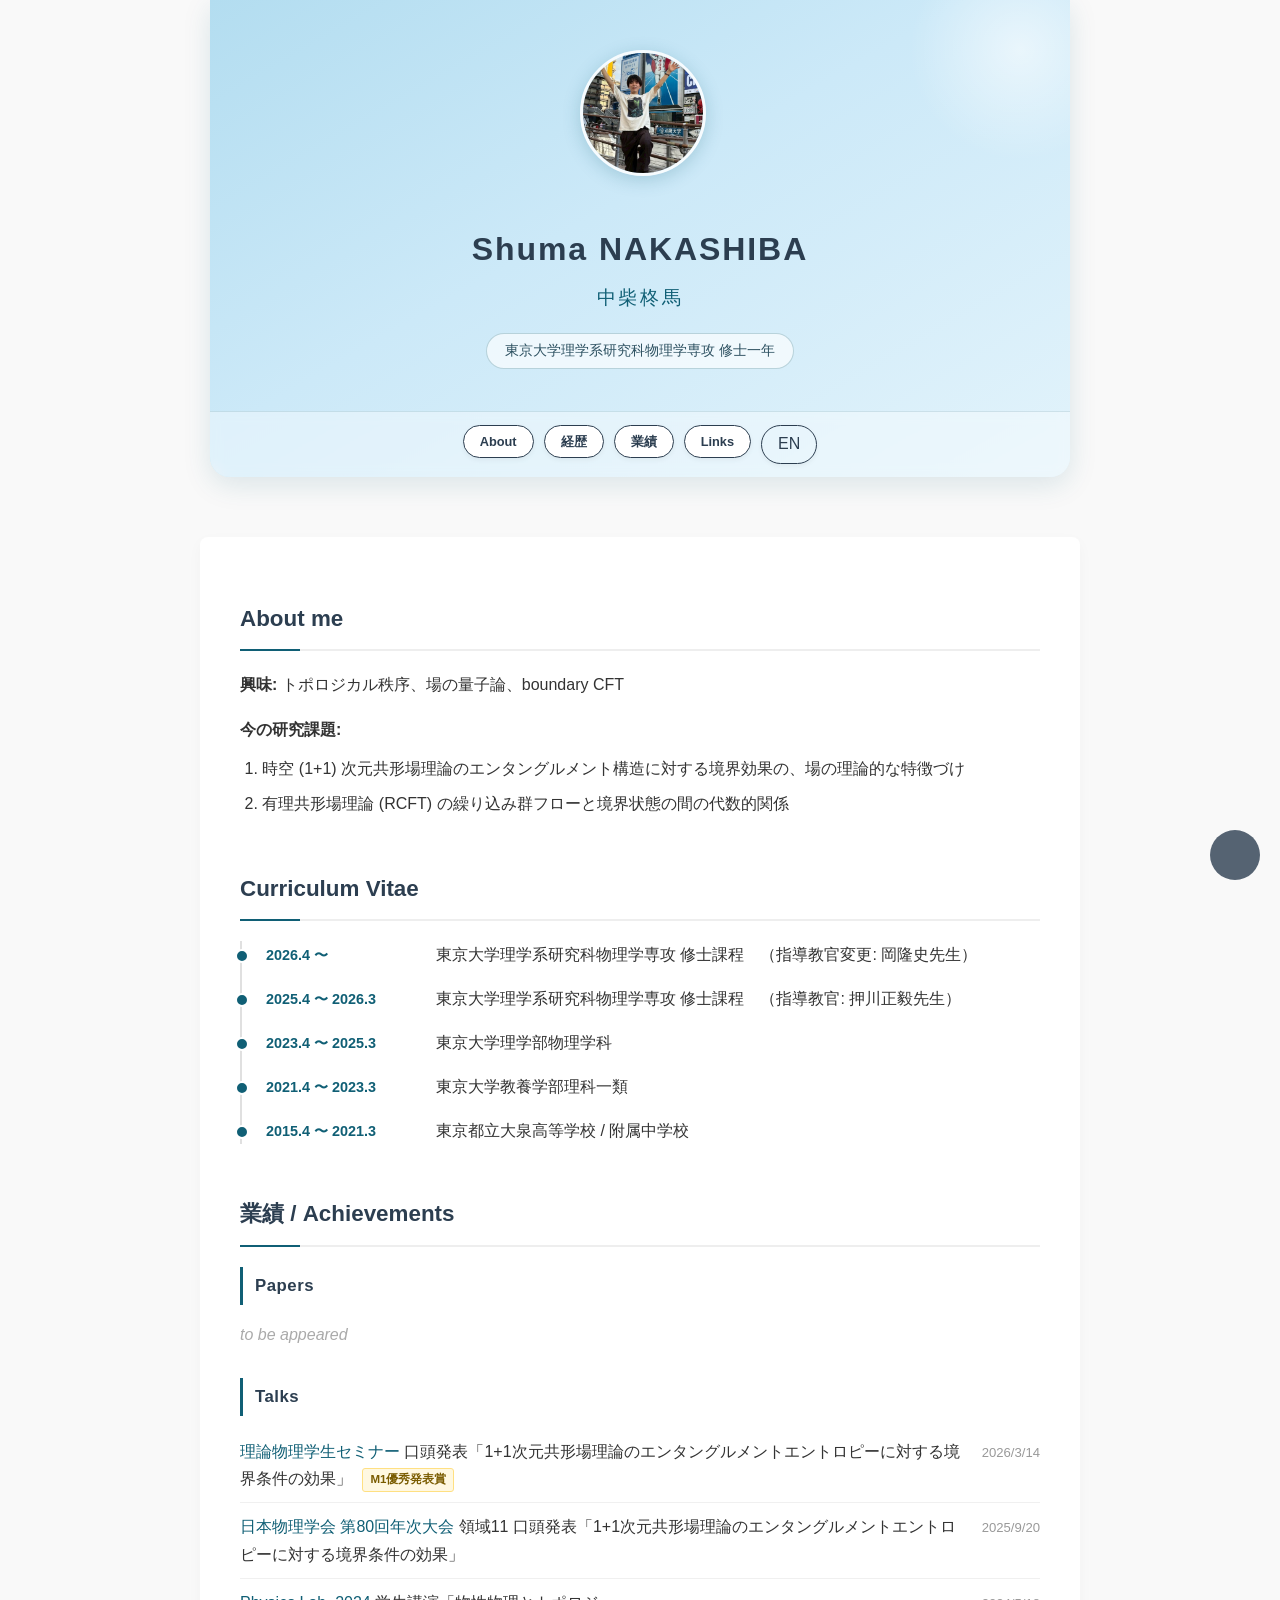
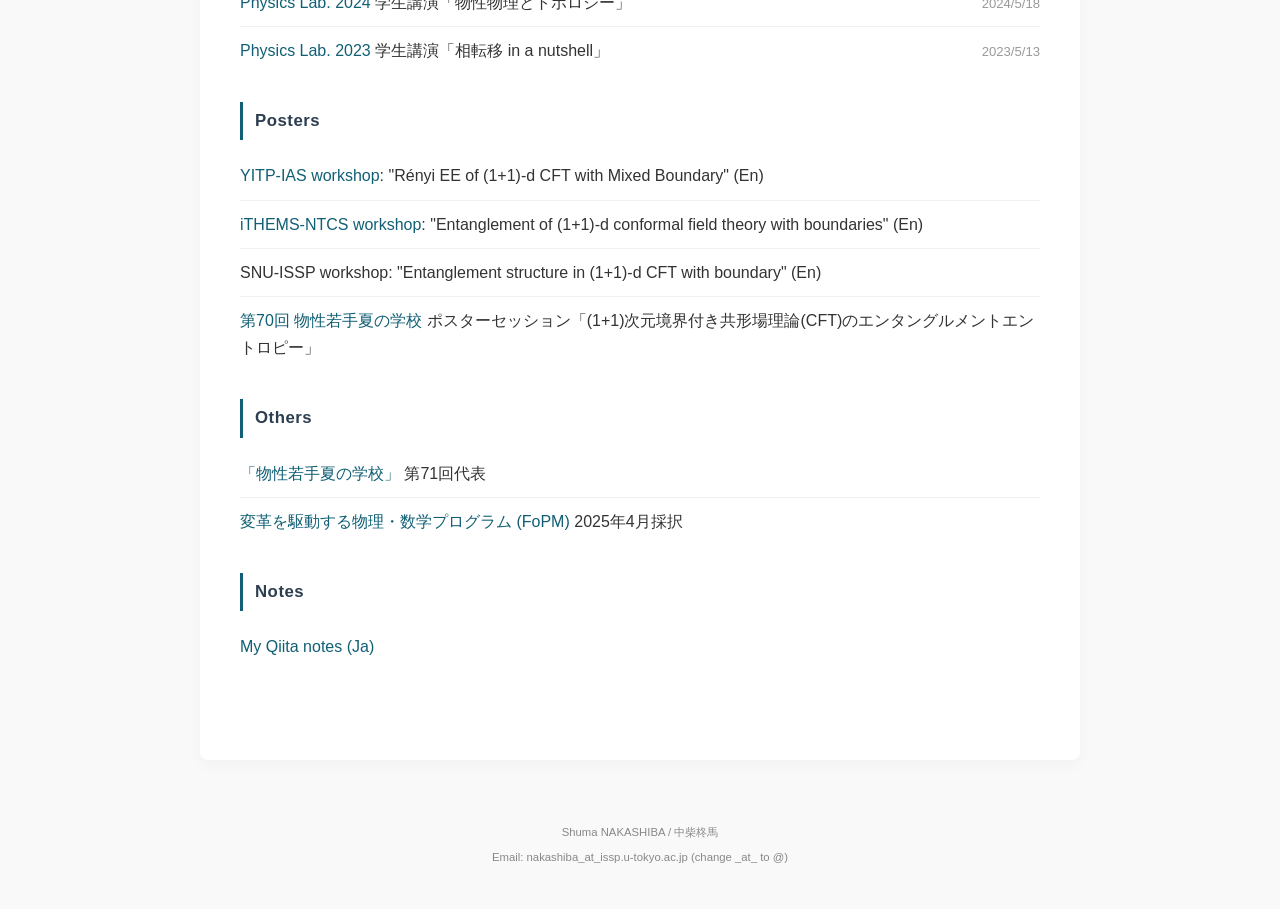
==== index.html @ 36cc8c9b "made nicer" ====
<!DOCTYPE html>
<html lang="ja">
<head>
    <meta charset="UTF-8">
    <meta name="description" content="Shuma NAKASHIBA's webpage">
    <meta name="viewport" content="width=device-width, initial-scale=1.0">
    <title>Shuma NAKASHIBA</title>
    <link rel="stylesheet" href="css/nayustyle2.css">
</head>
<body>
    <header>
        <div class="header-hero">
            <div class="header-photo">
                <img src="face.jpg" alt="Shuma NAKASHIBAの顔写真">
            </div>
            <div class="header-profile-text">
                <h1 class="header-name-en">Shuma NAKASHIBA</h1>
                <h1 class="header-name-ja">中柴柊馬</h1>
                <p class="header-affiliation">東京大学理学系研究科物理学専攻 修士一年</p>
            </div>
        </div>
        <nav>
            <ul>
                <li><a href="#about" class="btn">About</a></li>
                <li><a href="#cv" class="btn">経歴</a></li>
                <li><a href="#achievements" class="btn">業績</a></li>
                <li><a href="links.html" class="btn">Links</a></li>
                <li><a href="english.html" class="btn2">EN</a></li>
            </ul>
        </nav>
    </header>

    <div id="contents">
        <main>

            <!-- ===== About ===== -->
            <section id="about">
                <h3>About me</h3>
                <p><strong>興味:</strong> トポロジカル秩序、場の量子論、boundary CFT</p>
                <p><strong>今の研究課題:</strong></p>
                <ol class="research-list">
                    <li>時空 (1+1) 次元共形場理論のエンタングルメント構造に対する境界効果の、場の理論的な特徴づけ</li>
                    <li>有理共形場理論 (RCFT) の繰り込み群フローと境界状態の間の代数的関係</li>
                </ol>
            </section>

            <!-- ===== CV ===== -->
            <section id="cv">
                <h3>Curriculum Vitae</h3>
                <div class="timeline">
                    <div class="timeline-item">
                        <span class="timeline-year">2026.4 〜</span>
                        <span class="timeline-desc">東京大学理学系研究科物理学専攻 修士課程　（指導教官変更: 岡隆史先生）</span>
                    </div>
                    <div class="timeline-item">
                        <span class="timeline-year">2025.4 〜 2026.3</span>
                        <span class="timeline-desc">東京大学理学系研究科物理学専攻 修士課程　（指導教官: 押川正毅先生）</span>
                    </div>
                    <div class="timeline-item">
                        <span class="timeline-year">2023.4 〜 2025.3</span>
                        <span class="timeline-desc">東京大学理学部物理学科</span>
                    </div>
                    <div class="timeline-item">
                        <span class="timeline-year">2021.4 〜 2023.3</span>
                        <span class="timeline-desc">東京大学教養学部理科一類</span>
                    </div>
                    <div class="timeline-item">
                        <span class="timeline-year">2015.4 〜 2021.3</span>
                        <span class="timeline-desc">東京都立大泉高等学校 / 附属中学校</span>
                    </div>
                </div>
            </section>

            <!-- ===== Achievements ===== -->
            <section id="achievements">
                <h3>業績 / Achievements</h3>

                <div class="subsection">
                    <h4>Papers</h4>
                    <p class="placeholder">to be appeared</p>
                </div>

                <div class="subsection">
                    <h4>Talks</h4>
                    <ul class="achievement-list">
                        <li>
                            <div class="ach-title">
                                <a href="https://indico.global/event/15508/">理論物理学生セミナー</a>
                                口頭発表「1+1次元共形場理論のエンタングルメントエントロピーに対する境界条件の効果」
                                <span class="award">M1優秀発表賞</span>
                            </div>
                            <span class="date">2026/3/14</span>
                        </li>
                        <li>
                            <div class="ach-title">
                                <a href="https://www.jps.or.jp/activities/meetings/annual/annual-index.php">日本物理学会 第80回年次大会</a>
                                領域11 口頭発表「1+1次元共形場理論のエンタングルメントエントロピーに対する境界条件の効果」
                            </div>
                            <span class="date">2025/9/20</span>
                        </li>
                        <li>
                            <div class="ach-title">
                                <a href="https://event.phys.s.u-tokyo.ac.jp/physlab2024/">Physics Lab. 2024</a>
                                学生講演「物性物理とトポロジー」
                            </div>
                            <span class="date">2024/5/18</span>
                        </li>
                        <li>
                            <div class="ach-title">
                                <a href="https://event.phys.s.u-tokyo.ac.jp/physlab2023/">Physics Lab. 2023</a>
                                学生講演「相転移 in a nutshell」
                            </div>
                            <span class="date">2023/5/13</span>
                        </li>
                    </ul>
                </div>

                <div class="subsection">
                    <h4>Posters</h4>
                    <ul class="achievement-list">
                        <li>
                            <div class="ach-title">
                                <a href="https://indico.yukawa.kyoto-u.ac.jp/event/57/timetable/#20260303">YITP-IAS workshop</a>:
                                "Rényi EE of (1+1)-d CFT with Mixed Boundary" (En)
                            </div>
                        </li>
                        <li>
                            <div class="ach-title">
                                <a href="https://www.topoquantum.vip/inworkshop/">iTHEMS-NTCS workshop</a>:
                                "Entanglement of (1+1)-d conformal field theory with boundaries" (En)
                            </div>
                        </li>
                        <li>
                            <div class="ach-title">
                                SNU-ISSP workshop: "Entanglement structure in (1+1)-d CFT with boundary" (En)
                            </div>
                        </li>
                        <li>
                            <div class="ach-title">
                                <a href="https://event.phys.s.u-tokyo.ac.jp/physlab2024/">第70回 物性若手夏の学校</a>
                                ポスターセッション「(1+1)次元境界付き共形場理論(CFT)のエンタングルメントエントロピー」
                            </div>
                        </li>
                    </ul>
                </div>

                <div class="subsection">
                    <h4>Others</h4>
                    <ul class="achievement-list">
                        <li>
                            <div class="ach-title">
                                <a href="https://cmpss.jp/index.php">「物性若手夏の学校」</a> 第71回代表
                            </div>
                        </li>
                        <li>
                            <div class="ach-title">
                                <a href="https://www.s.u-tokyo.ac.jp/ja/FoPM/">変革を駆動する物理・数学プログラム (FoPM)</a> 2025年4月採択
                            </div>
                        </li>
                    </ul>
                </div>

                <div class="subsection">
                    <h4>Notes</h4>
                    <ul class="achievement-list">
                        <li>
                            <div class="ach-title">
                                <a href="https://qiita.com/shunakashure1">My Qiita notes (Ja)</a>
                            </div>
                        </li>
                    </ul>
                </div>

            </section>
        </main>
    </div>

    <footer>
        <small>Shuma NAKASHIBA / 中柴柊馬 <br>
        Email: nakashiba_at_issp.u-tokyo.ac.jp (change _at_ to @)</small>
    </footer>
    <div class="pagetop"><a href="#"><i class="fas fa-angle-double-up"></i></a></div>

    <script src="https://ajax.googleapis.com/ajax/libs/jquery/3.6.0/jquery.min.js"></script>
    <script src="js/main.js"></script>
</body>
</html>
---- css/nayustyle2.css ----
@charset "UTF-8";

/* =========================================
   ベーススタイル
   ========================================= */
:root {
    --primary-color: #2c3e50;
    --accent-color: #105F75;
    --bg-color: #f9f9f9;
    --surface-color: #ffffff;
    --text-color: #333333;
    --font-base: "Helvetica Neue", Arial, sans-serif;
}

body {
    font-family: var(--font-base);
    color: var(--text-color);
    background-color: var(--bg-color);
    line-height: 1.8;
    margin: 0;
    padding: 0;
}

a {
    color: var(--accent-color);
    text-decoration: none;
    transition: color 0.3s;
}

a:hover {
    text-decoration: underline;
}

/* =========================================
   ヘッダー (Header)
   ========================================= */
header {
    position: relative;
    background: linear-gradient(150deg, #b3ddf0 0%, #cce9f8 45%, #e2f3fb 100%);
    max-width: 800px;
    margin: 0 auto 60px;
    padding: 50px 30px 0;
    text-align: center;
    overflow: hidden;
    border-radius: 0 0 20px 20px;
    box-shadow: 0 8px 28px rgba(16, 95, 117, 0.13);
}

/* Decorative soft-light glow — upper-right corner */
header::before {
    content: '';
    position: absolute;
    top: -70px;
    right: -70px;
    width: 240px;
    height: 240px;
    background: radial-gradient(circle, rgba(255,255,255,0.55) 0%, transparent 65%);
    pointer-events: none;
}

header h1 {
    font-size: 2rem;
    color: var(--primary-color);
    margin-bottom: 10px;
    letter-spacing: 0.05em;
}

header p {
    font-size: 1rem;
    color: #666;
    margin-top: 0;
}

/* Nav: frosted-glass strip at the bottom of the header */
header nav {
    position: relative;
    z-index: 1;
    margin: 28px -30px 0;
    padding: 13px 20px;
    background: rgba(255, 255, 255, 0.38);
    border-top: 1px solid rgba(16, 95, 117, 0.14);
    backdrop-filter: blur(6px);
}

header nav ul {
    list-style: none;
    padding: 0;
    margin: 0;
    display: flex;
    justify-content: center;
    gap: 10px;
    flex-wrap: wrap;
}

/* =========================================
   ★ アニメーション付きボタン (.btn) - 小さく修正
   ========================================= */
.btn {
    display: inline-block;
    
    /* サイズを小さく調整 */
    padding: 4px 16px;    /* 内側の余白を減らす */
    font-size: 0.8rem;    /* 文字サイズを小さく */
    
    background-color: #fff;
    color: var(--primary-color);
    border: 1px solid var(--primary-color);
    border-radius: 50px;
    font-weight: bold;
    text-decoration: none !important;
    
    /* アニメーション設定 */
    transition: all 0.3s ease;
    box-shadow: 0 2px 5px rgba(0,0,0,0.05);
}

.btn2 {
    display: inline-block;
    
    /* サイズを小さく調整 */
    padding: 4px 16px;    /* 内側の余白を減らす */
    font-size: 1.0rem;    /* 文字サイズを小さく */
    
    color: var(--primary-color);
    border: 0.5px solid var(--primary-color);
    border-radius: 50px;
    text-decoration: none !important;
    
    /* アニメーション設定 */
    transition: all 0.3s ease;
    box-shadow: 0 2px 5px rgba(0,0,0,0.05);
}

.btn:hover {
    background: linear-gradient(135deg, var(--primary-color) 0%, var(--accent-color) 100%);
    color: #fff;
    border-color: transparent;
    transform: translateY(-2px);
    box-shadow: 0 5px 14px rgba(16, 95, 117, 0.35);
}

.btn2:hover {
    background: rgba(16, 95, 117, 0.12);
    color: var(--accent-color);
    transform: translateY(-2px);
    box-shadow: 0 4px 10px rgba(16, 95, 117, 0.15);
}

/* =========================================
   メインコンテンツ (Main)
   ========================================= */
#contents {
    max-width: 800px;
    margin: 0 auto 60px;
    padding: 40px;
    background-color: var(--surface-color);
    border-radius: 8px;
    box-shadow: 0 5px 15px rgba(0,0,0,0.03);
}

/* スマホ対応 */
@media (max-width: 600px) {
    header, #contents {
        padding-left: 15px;
        padding-right: 15px;
    }
    #contents {
        padding: 20px;
    }
    header nav {
        margin-left: -15px;
        margin-right: -15px;
    }
}

section { margin-bottom: 50px; }

h3 {
    font-size: 1.4rem;
    color: var(--primary-color);
    border-bottom: 2px solid #eee;
    padding-bottom: 10px;
    margin-bottom: 20px;
    position: relative;
}

h3::after {
    content: '';
    position: absolute;
    bottom: -2px;
    left: 0;
    width: 60px;
    height: 2px;
    background-color: var(--accent-color);
}

section p { margin-bottom: 10px; }
section p a { font-weight: 500; }

footer {
    max-width: 800px;
    margin: 0 auto;
    text-align: center;
    padding-bottom: 40px;
    color: #888;
    font-size: 0.85rem;
}

/* ページトップボタンなど */
.pagetop {
    position: fixed;
    bottom: 20px;
    right: 20px;
}
.pagetop a {
    display: block;
    width: 50px;
    height: 50px;
    background: var(--primary-color);
    color: #fff;
    text-align: center;
    line-height: 50px;
    border-radius: 50%;
    opacity: 0.8;
    transition: opacity 0.3s;
}
.pagetop a:hover { opacity: 1; }

#menubar { display: none; }

/* =========================================
   ヘッダー内プロフィール (Header Hero)
   ========================================= */
.header-hero {
    position: relative;
    z-index: 1;
    display: flex;
    flex-direction: column;
    align-items: center;
    gap: 14px;
}

.header-profile-text {
    text-align: center;
}

header .header-profile-text h1 {
    text-align: center;
    margin-left: 0;
    margin-right: 0;
}

.header-name-en {
    font-size: 2rem !important;
    color: var(--primary-color) !important;
    letter-spacing: 0.06em;
    margin-bottom: 2px !important;
}

.header-name-ja {
    font-size: 1.2rem !important;
    color: var(--accent-color) !important;
    font-weight: 500;
    letter-spacing: 0.14em;
    margin-top: 0 !important;
}

/* Affiliation — pill badge */
.header-affiliation {
    display: inline-block !important;
    margin-top: 8px !important;
    background: rgba(255, 255, 255, 0.65);
    border: 1px solid rgba(16, 95, 117, 0.25);
    border-radius: 30px;
    padding: 4px 18px;
    font-size: 0.88rem !important;
    color: #2c5060 !important;
}

/* Photo: circular with hover glow */
.header-photo {
    flex-shrink: 0;
    width: 120px;
}

.header-photo img {
    width: 100%;
    aspect-ratio: 1 / 1;
    border-radius: 50%;
    object-fit: cover;
    border: 3px solid rgba(255, 255, 255, 0.85);
    box-shadow: 0 4px 18px rgba(16, 95, 117, 0.22);
    transition: transform 0.35s ease, box-shadow 0.35s ease, border-color 0.35s ease;
}

.header-photo img:hover {
    transform: scale(1.07);
    box-shadow: 0 10px 32px rgba(16, 95, 117, 0.42);
    border-color: var(--accent-color);
}

@media (max-width: 599px) {
    .header-photo {
        width: 100px;
    }
}

/* =========================================
   研究課題リスト (Research list)
   ========================================= */
.research-list {
    padding-left: 1.4em;
    margin: 0;
}
.research-list li {
    margin-bottom: 6px;
    line-height: 1.8;
}

/* =========================================
   タイムライン (Timeline)
   ========================================= */
.timeline {
    position: relative;
    padding-left: 24px;
    border-left: 2px solid #e0e0e0;
}

.timeline-item {
    display: flex;
    gap: 20px;
    margin-bottom: 16px;
    position: relative;
}

.timeline-item::before {
    content: '';
    position: absolute;
    left: -31px;
    top: 8px;
    width: 10px;
    height: 10px;
    background-color: var(--accent-color);
    border-radius: 50%;
    border: 2px solid var(--surface-color);
}

.timeline-year {
    flex-shrink: 0;
    min-width: 150px;
    font-weight: 600;
    color: var(--accent-color);
    font-size: 0.9rem;
    padding-top: 2px;
}

.timeline-desc {
    line-height: 1.7;
    color: var(--text-color);
}

@media (max-width: 599px) {
    .timeline-item {
        flex-direction: column;
        gap: 2px;
    }
    .timeline-year {
        min-width: auto;
    }
}

/* =========================================
   業績サブセクション (Achievement subsections)
   ========================================= */
.subsection {
    margin-bottom: 28px;
}

.subsection h4 {
    font-size: 1.05rem;
    font-weight: 700;
    color: var(--primary-color);
    margin: 0 0 12px 0;
    padding: 4px 0 4px 12px;
    border-left: 3px solid var(--accent-color);
    letter-spacing: 0.03em;
}

.placeholder {
    color: #aaa;
    font-style: italic;
}

/* =========================================
   業績リスト (Achievement list)
   ========================================= */
.achievement-list {
    list-style: none;
    padding: 0;
    margin: 0;
}

.achievement-list li {
    display: flex;
    justify-content: space-between;
    align-items: baseline;
    gap: 16px;
    padding: 10px 0;
    border-bottom: 1px solid #f0f0f0;
    line-height: 1.7;
}

.achievement-list li:last-child {
    border-bottom: none;
}

.ach-title {
    flex: 1;
}

.date {
    flex-shrink: 0;
    font-size: 0.82rem;
    color: #999;
    white-space: nowrap;
}

.award {
    display: inline-block;
    font-size: 0.72rem;
    font-weight: 600;
    background-color: #fff8e1;
    color: #7a5c00;
    border: 1px solid #ffe082;
    padding: 1px 7px;
    border-radius: 3px;
    margin-left: 6px;
    vertical-align: middle;
    white-space: nowrap;
}

@media (max-width: 599px) {
    .achievement-list li {
        flex-direction: column;
        gap: 4px;
    }
}
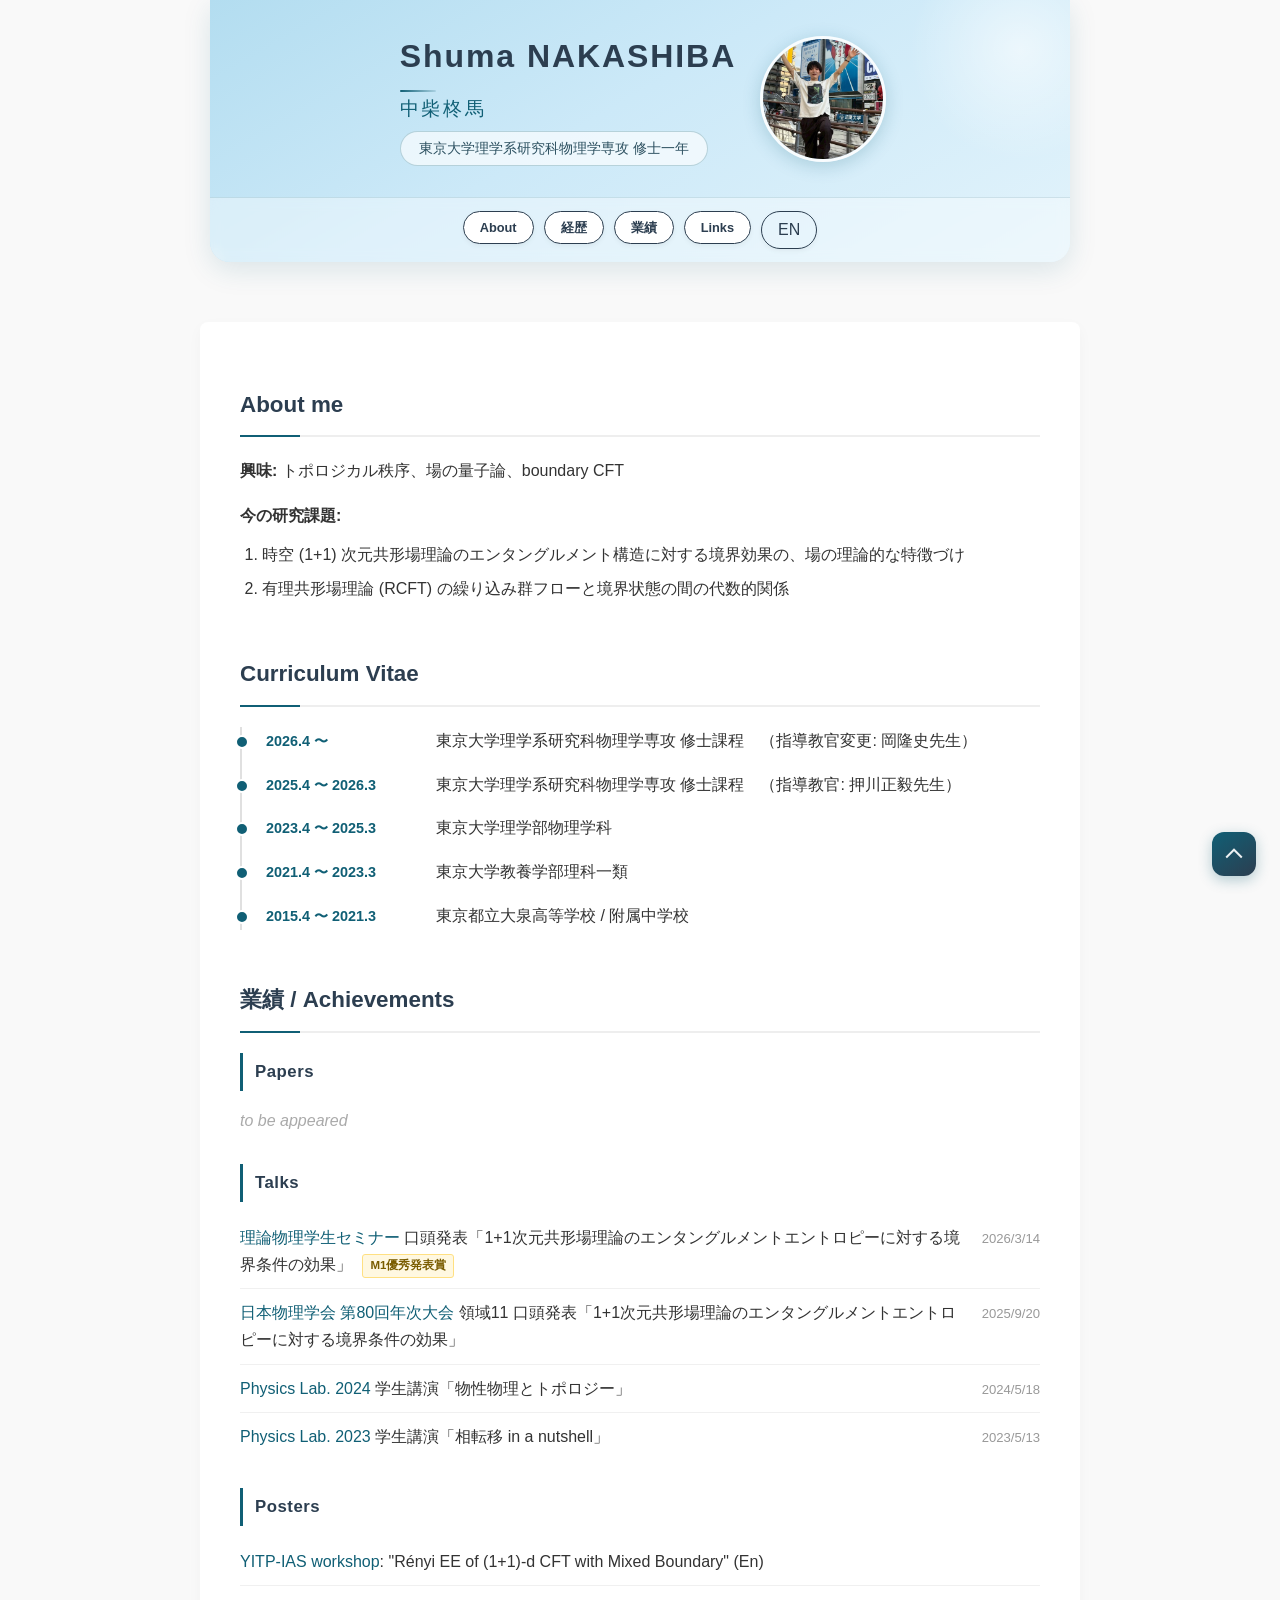
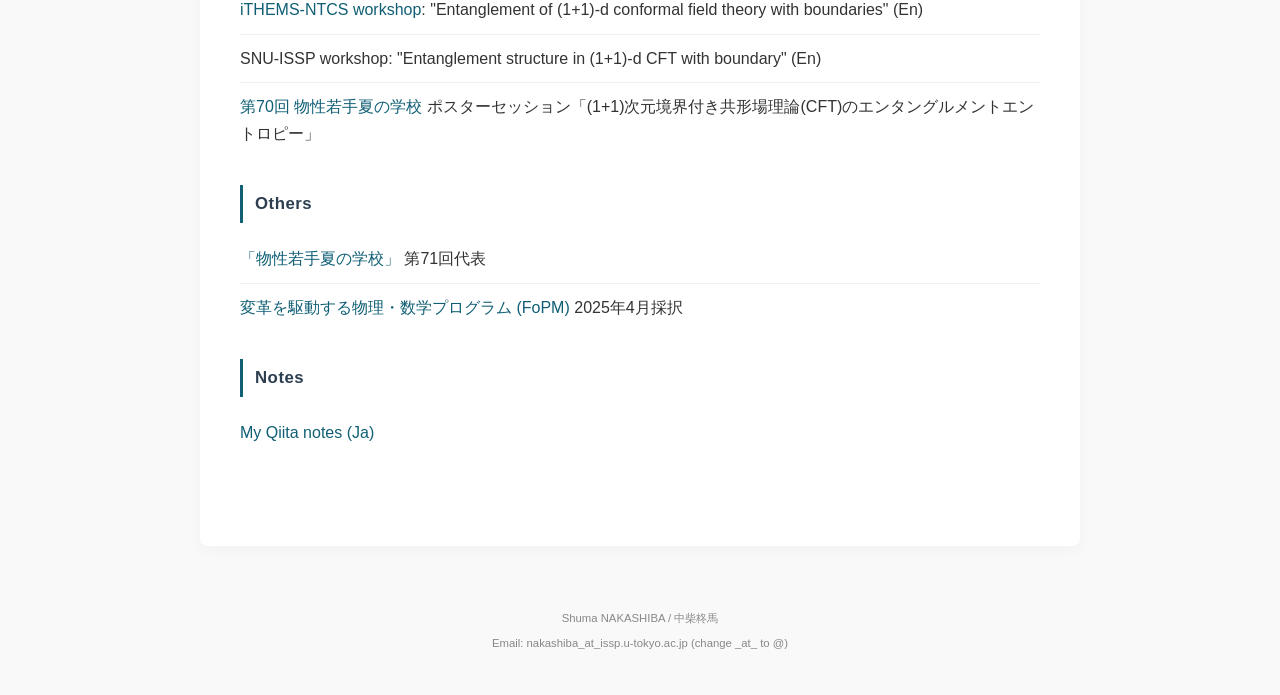
==== commit fceaf182: "nicer" ====
--- a/index.html
+++ b/index.html
@@ -10,13 +10,13 @@
 <body>
     <header>
         <div class="header-hero">
-            <div class="header-photo">
-                <img src="face.jpg" alt="Shuma NAKASHIBAの顔写真">
-            </div>
             <div class="header-profile-text">
                 <h1 class="header-name-en">Shuma NAKASHIBA</h1>
                 <h1 class="header-name-ja">中柴柊馬</h1>
                 <p class="header-affiliation">東京大学理学系研究科物理学専攻 修士一年</p>
+            </div>
+            <div class="header-photo">
+                <img src="face.jpg" alt="Shuma NAKASHIBAの顔写真">
             </div>
         </div>
         <nav>
--- a/css/nayustyle2.css
+++ b/css/nayustyle2.css
@@ -39,7 +39,7 @@
     background: linear-gradient(150deg, #b3ddf0 0%, #cce9f8 45%, #e2f3fb 100%);
     max-width: 800px;
     margin: 0 auto 60px;
-    padding: 50px 30px 0;
+    padding: 28px 30px 0;
     text-align: center;
     overflow: hidden;
     border-radius: 0 0 20px 20px;
@@ -75,7 +75,7 @@
 header nav {
     position: relative;
     z-index: 1;
-    margin: 28px -30px 0;
+    margin: 16px -30px 0;
     padding: 13px 20px;
     background: rgba(255, 255, 255, 0.38);
     border-top: 1px solid rgba(16, 95, 117, 0.14);
@@ -206,25 +206,46 @@
     font-size: 0.85rem;
 }
 
-/* ページトップボタンなど */
+/* ページトップボタン */
 .pagetop {
     position: fixed;
-    bottom: 20px;
-    right: 20px;
-}
+    bottom: 24px;
+    right: 24px;
+    z-index: 100;
+}
+
 .pagetop a {
+    display: flex;
+    align-items: center;
+    justify-content: center;
+    width: 44px;
+    height: 44px;
+    background: linear-gradient(145deg, var(--accent-color) 0%, var(--primary-color) 100%);
+    border-radius: 12px;
+    box-shadow: 0 4px 14px rgba(16, 95, 117, 0.3);
+    text-decoration: none !important;
+    transition: transform 0.25s ease, box-shadow 0.25s ease;
+}
+
+/* Hide the Font Awesome <i> placeholder */
+.pagetop a i { display: none; }
+
+/* CSS chevron arrow pointing up */
+.pagetop a::before {
+    content: '';
     display: block;
-    width: 50px;
-    height: 50px;
-    background: var(--primary-color);
-    color: #fff;
-    text-align: center;
-    line-height: 50px;
-    border-radius: 50%;
-    opacity: 0.8;
-    transition: opacity 0.3s;
-}
-.pagetop a:hover { opacity: 1; }
+    width: 10px;
+    height: 10px;
+    border-left: 2.5px solid rgba(255, 255, 255, 0.92);
+    border-top: 2.5px solid rgba(255, 255, 255, 0.92);
+    transform: rotate(45deg) translate(2px, 2px);
+}
+
+.pagetop a:hover {
+    transform: translateY(-4px);
+    box-shadow: 0 8px 22px rgba(16, 95, 117, 0.45);
+    text-decoration: none !important;
+}
 
 #menubar { display: none; }
 
@@ -235,26 +256,58 @@
     position: relative;
     z-index: 1;
     display: flex;
-    flex-direction: column;
+    flex-direction: row;
     align-items: center;
-    gap: 14px;
+    justify-content: center;
+    gap: 24px;
 }
 
 .header-profile-text {
-    text-align: center;
+    text-align: left;
 }
 
 header .header-profile-text h1 {
-    text-align: center;
+    text-align: left;
     margin-left: 0;
     margin-right: 0;
+}
+
+@media (max-width: 599px) {
+    .header-hero {
+        flex-direction: column;
+        gap: 10px;
+    }
+    .header-profile-text,
+    header .header-profile-text h1 {
+        text-align: center;
+    }
 }
 
 .header-name-en {
     font-size: 2rem !important;
     color: var(--primary-color) !important;
     letter-spacing: 0.06em;
-    margin-bottom: 2px !important;
+    margin: 0 !important;
+    position: relative;
+    display: inline-block;
+    padding-bottom: 6px;
+}
+
+/* Animated accent underline — expands on hover */
+.header-name-en::after {
+    content: '';
+    position: absolute;
+    bottom: 0;
+    left: 0;
+    width: 36px;
+    height: 2px;
+    background: linear-gradient(90deg, var(--accent-color), rgba(16, 95, 117, 0.15));
+    border-radius: 1px;
+    transition: width 0.35s ease;
+}
+
+.header-name-en:hover::after {
+    width: 100%;
 }
 
 .header-name-ja {
@@ -262,13 +315,19 @@
     color: var(--accent-color) !important;
     font-weight: 500;
     letter-spacing: 0.14em;
-    margin-top: 0 !important;
+    margin: 0 !important;
+    transition: letter-spacing 0.3s ease, color 0.3s ease;
+}
+
+.header-name-ja:hover {
+    letter-spacing: 0.2em;
+    color: var(--primary-color) !important;
 }
 
 /* Affiliation — pill badge */
 .header-affiliation {
     display: inline-block !important;
-    margin-top: 8px !important;
+    margin-top: 5px !important;
     background: rgba(255, 255, 255, 0.65);
     border: 1px solid rgba(16, 95, 117, 0.25);
     border-radius: 30px;
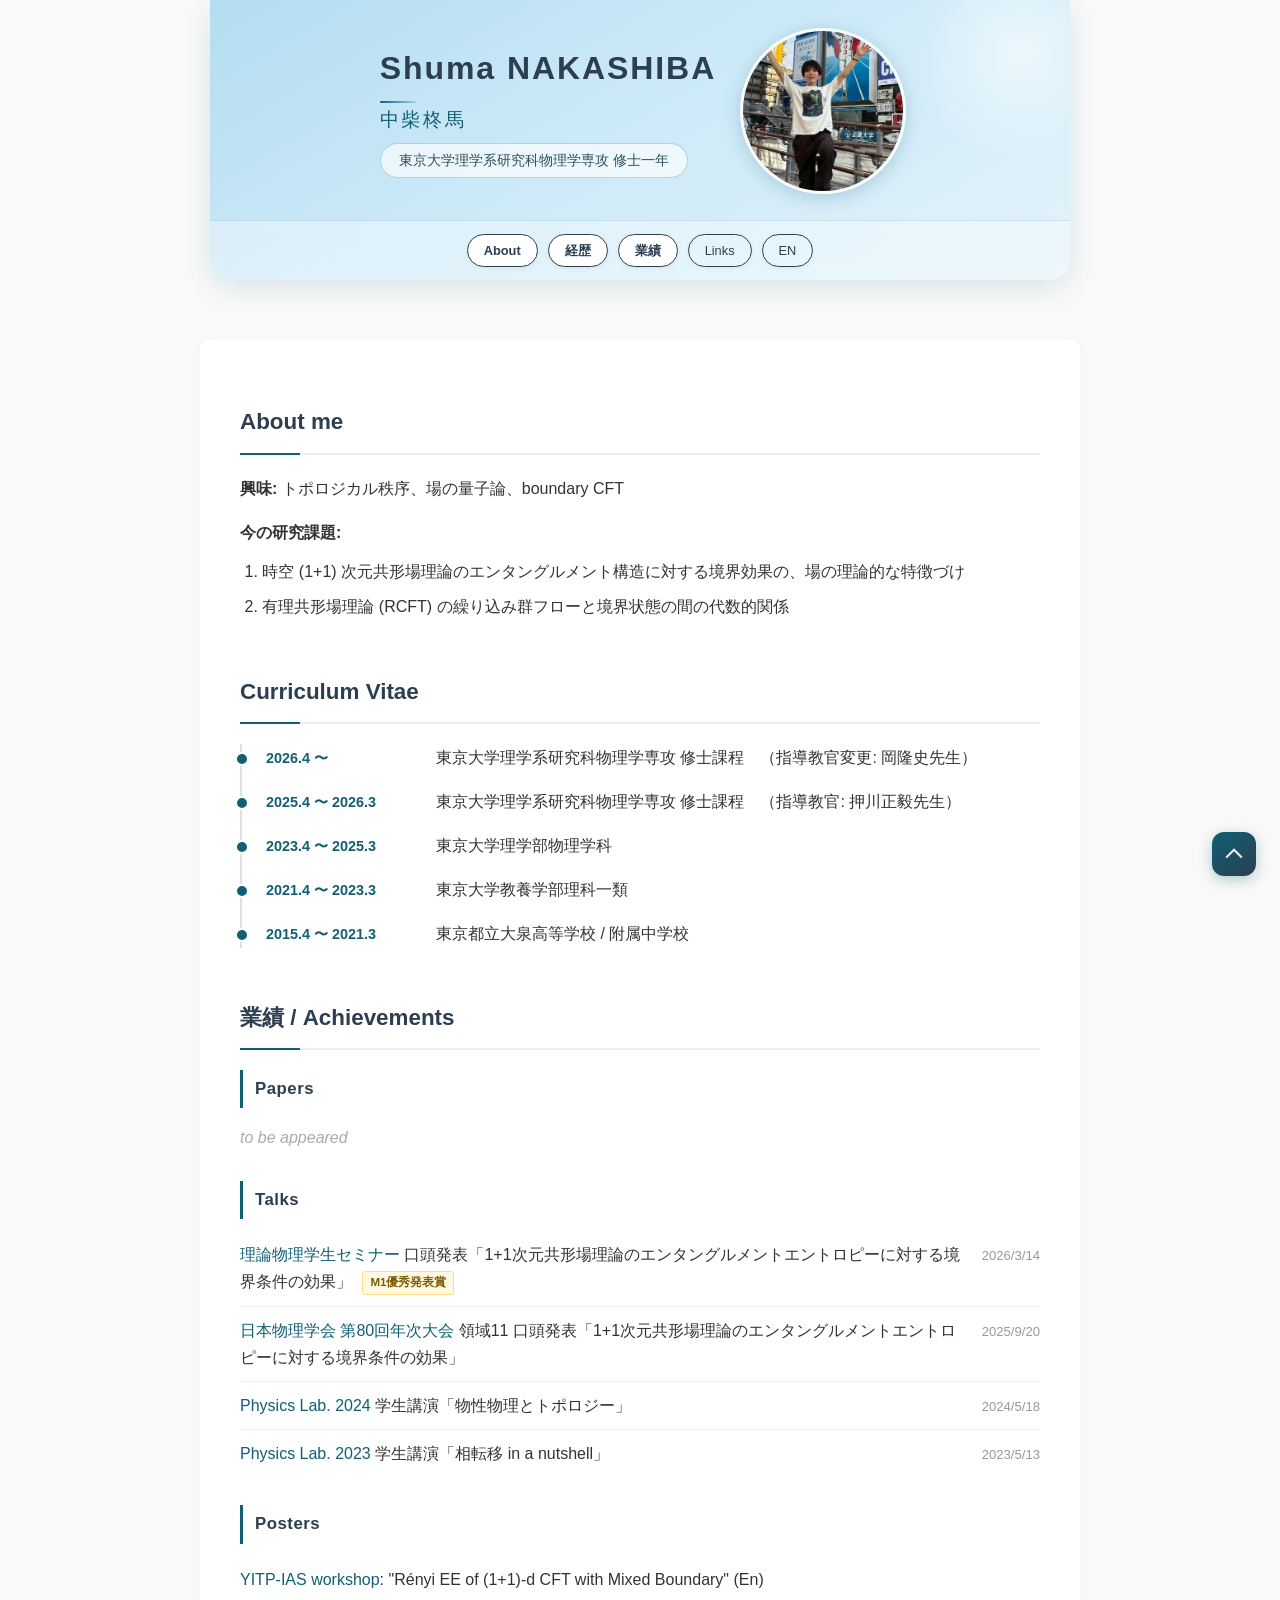
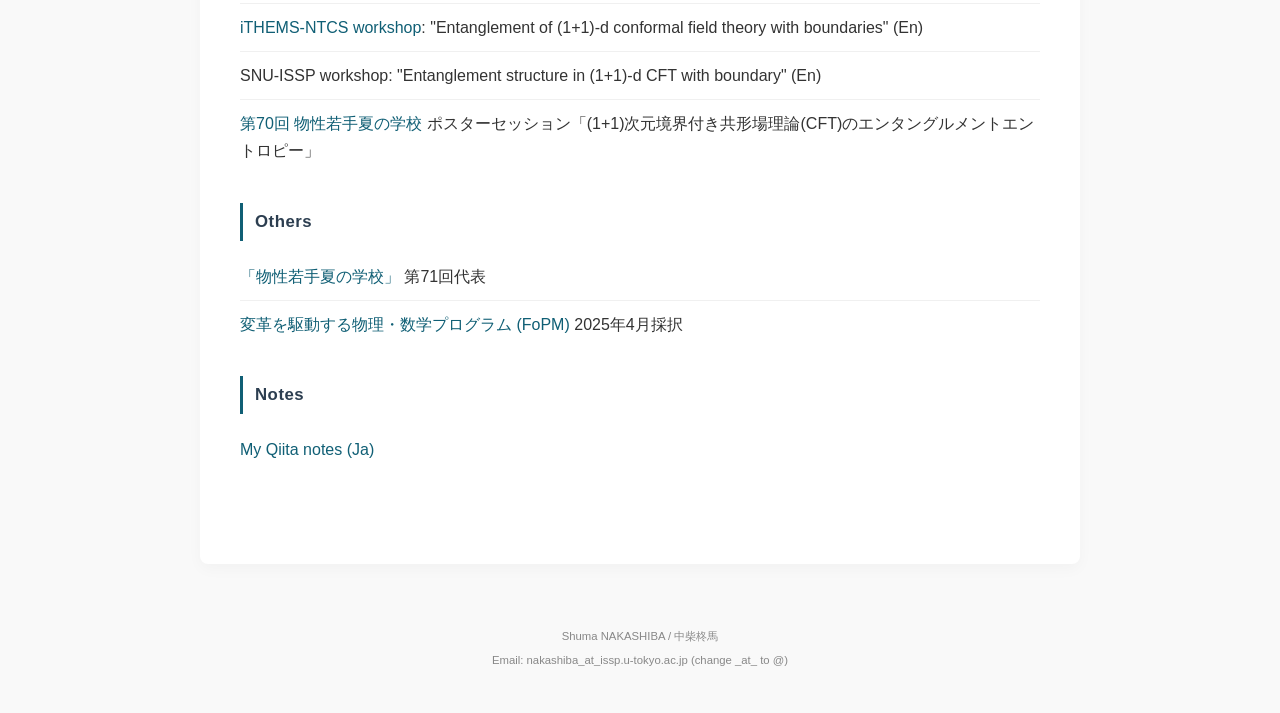
==== commit b9f2a99b: "nicer and nicer" ====
--- a/index.html
+++ b/index.html
@@ -24,7 +24,7 @@
                 <li><a href="#about" class="btn">About</a></li>
                 <li><a href="#cv" class="btn">経歴</a></li>
                 <li><a href="#achievements" class="btn">業績</a></li>
-                <li><a href="links.html" class="btn">Links</a></li>
+                <li><a href="links.html" class="btn2">Links</a></li>
                 <li><a href="english.html" class="btn2">EN</a></li>
             </ul>
         </nav>
--- a/css/nayustyle2.css
+++ b/css/nayustyle2.css
@@ -119,7 +119,7 @@
     
     /* サイズを小さく調整 */
     padding: 4px 16px;    /* 内側の余白を減らす */
-    font-size: 1.0rem;    /* 文字サイズを小さく */
+    font-size: 0.8rem;
     
     color: var(--primary-color);
     border: 0.5px solid var(--primary-color);
@@ -339,7 +339,7 @@
 /* Photo: circular with hover glow */
 .header-photo {
     flex-shrink: 0;
-    width: 120px;
+    width: 160px;
 }
 
 .header-photo img {
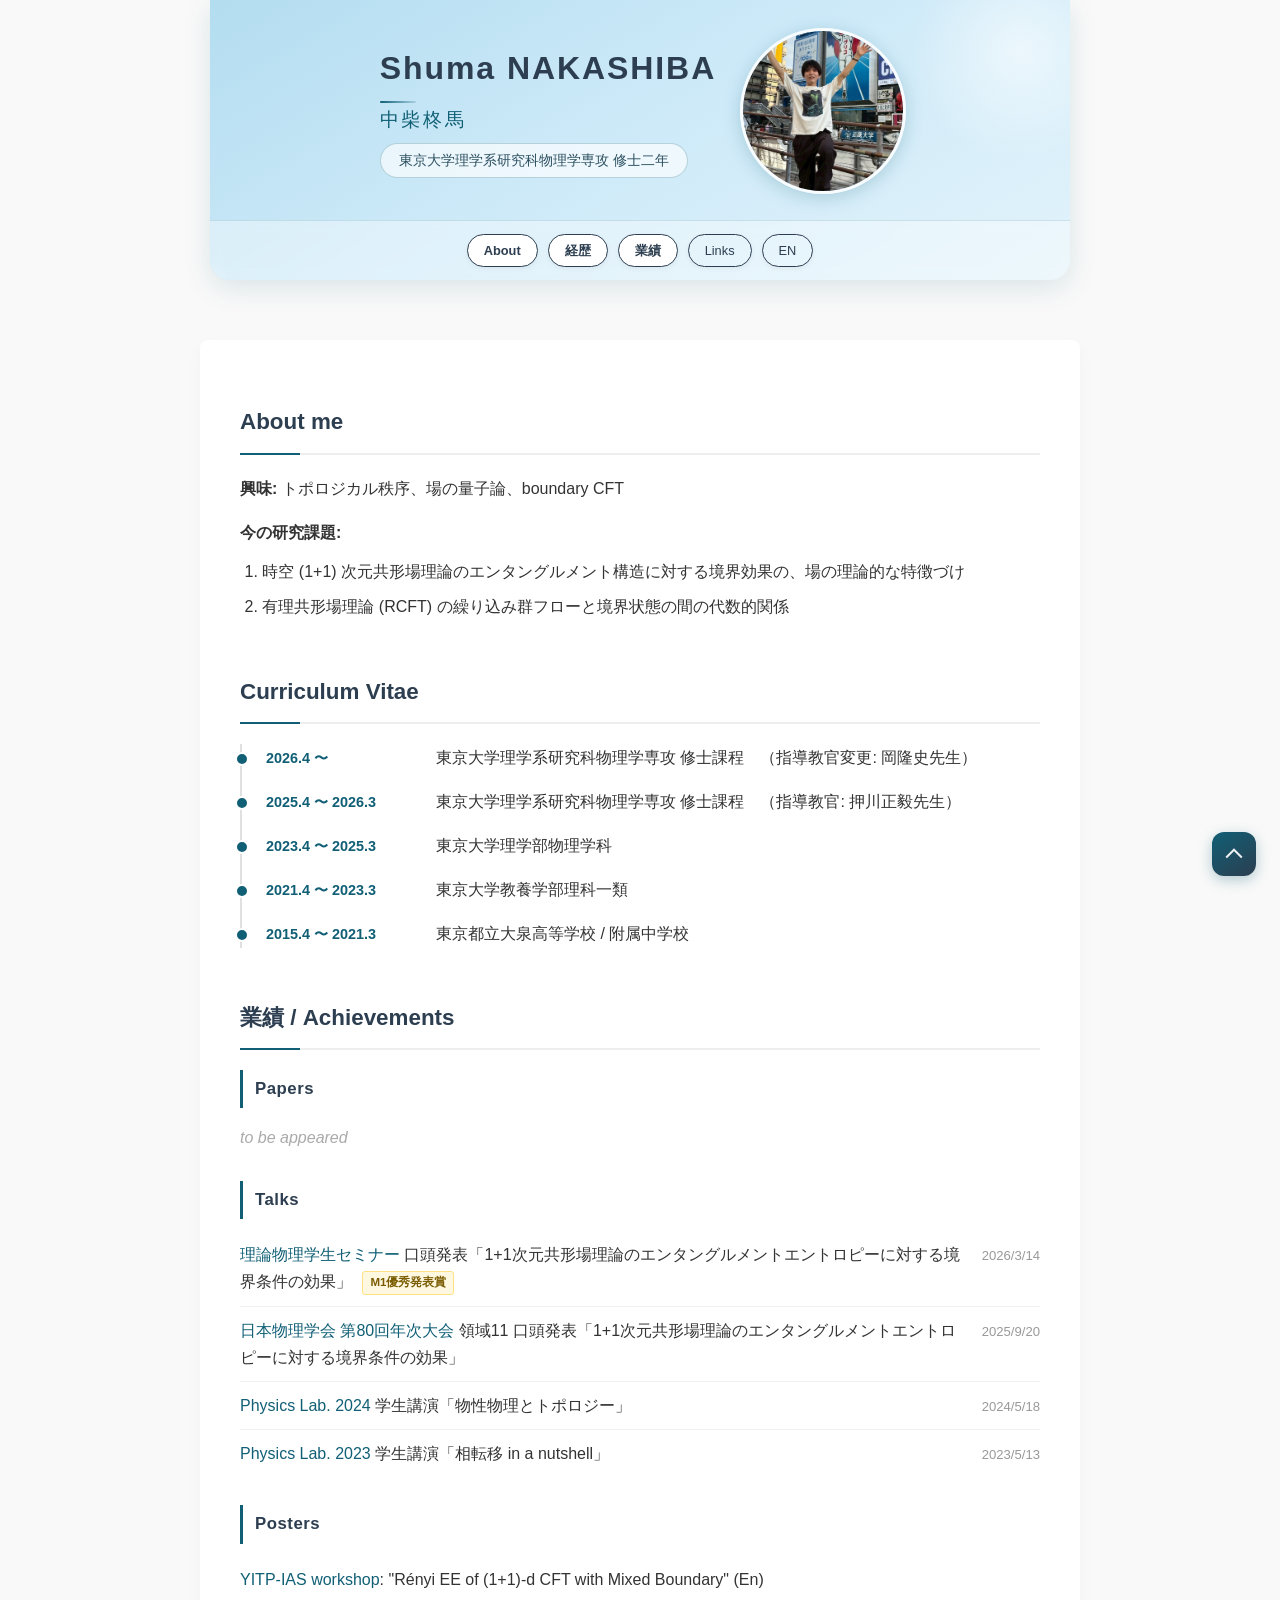
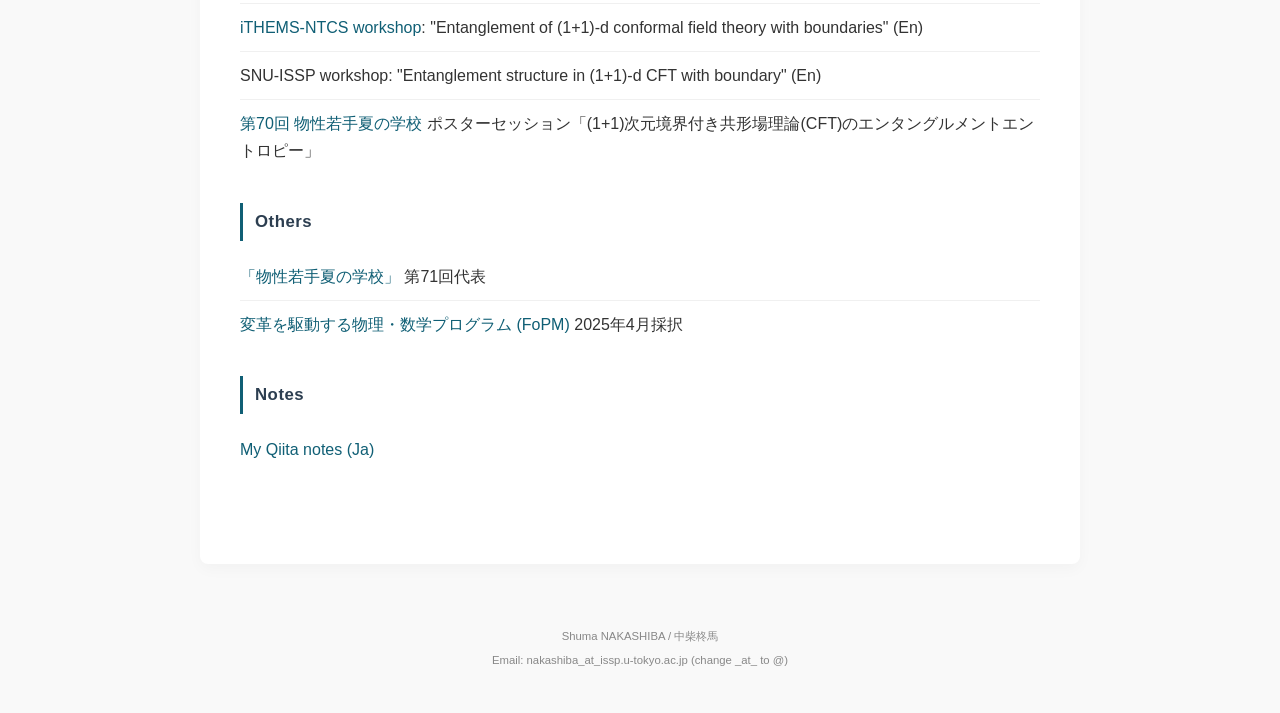
==== commit ece97d23: "regrade" ====
--- a/index.html
+++ b/index.html
@@ -13,7 +13,7 @@
             <div class="header-profile-text">
                 <h1 class="header-name-en">Shuma NAKASHIBA</h1>
                 <h1 class="header-name-ja">中柴柊馬</h1>
-                <p class="header-affiliation">東京大学理学系研究科物理学専攻 修士一年</p>
+                <p class="header-affiliation">東京大学理学系研究科物理学専攻 修士二年</p>
             </div>
             <div class="header-photo">
                 <img src="face.jpg" alt="Shuma NAKASHIBAの顔写真">
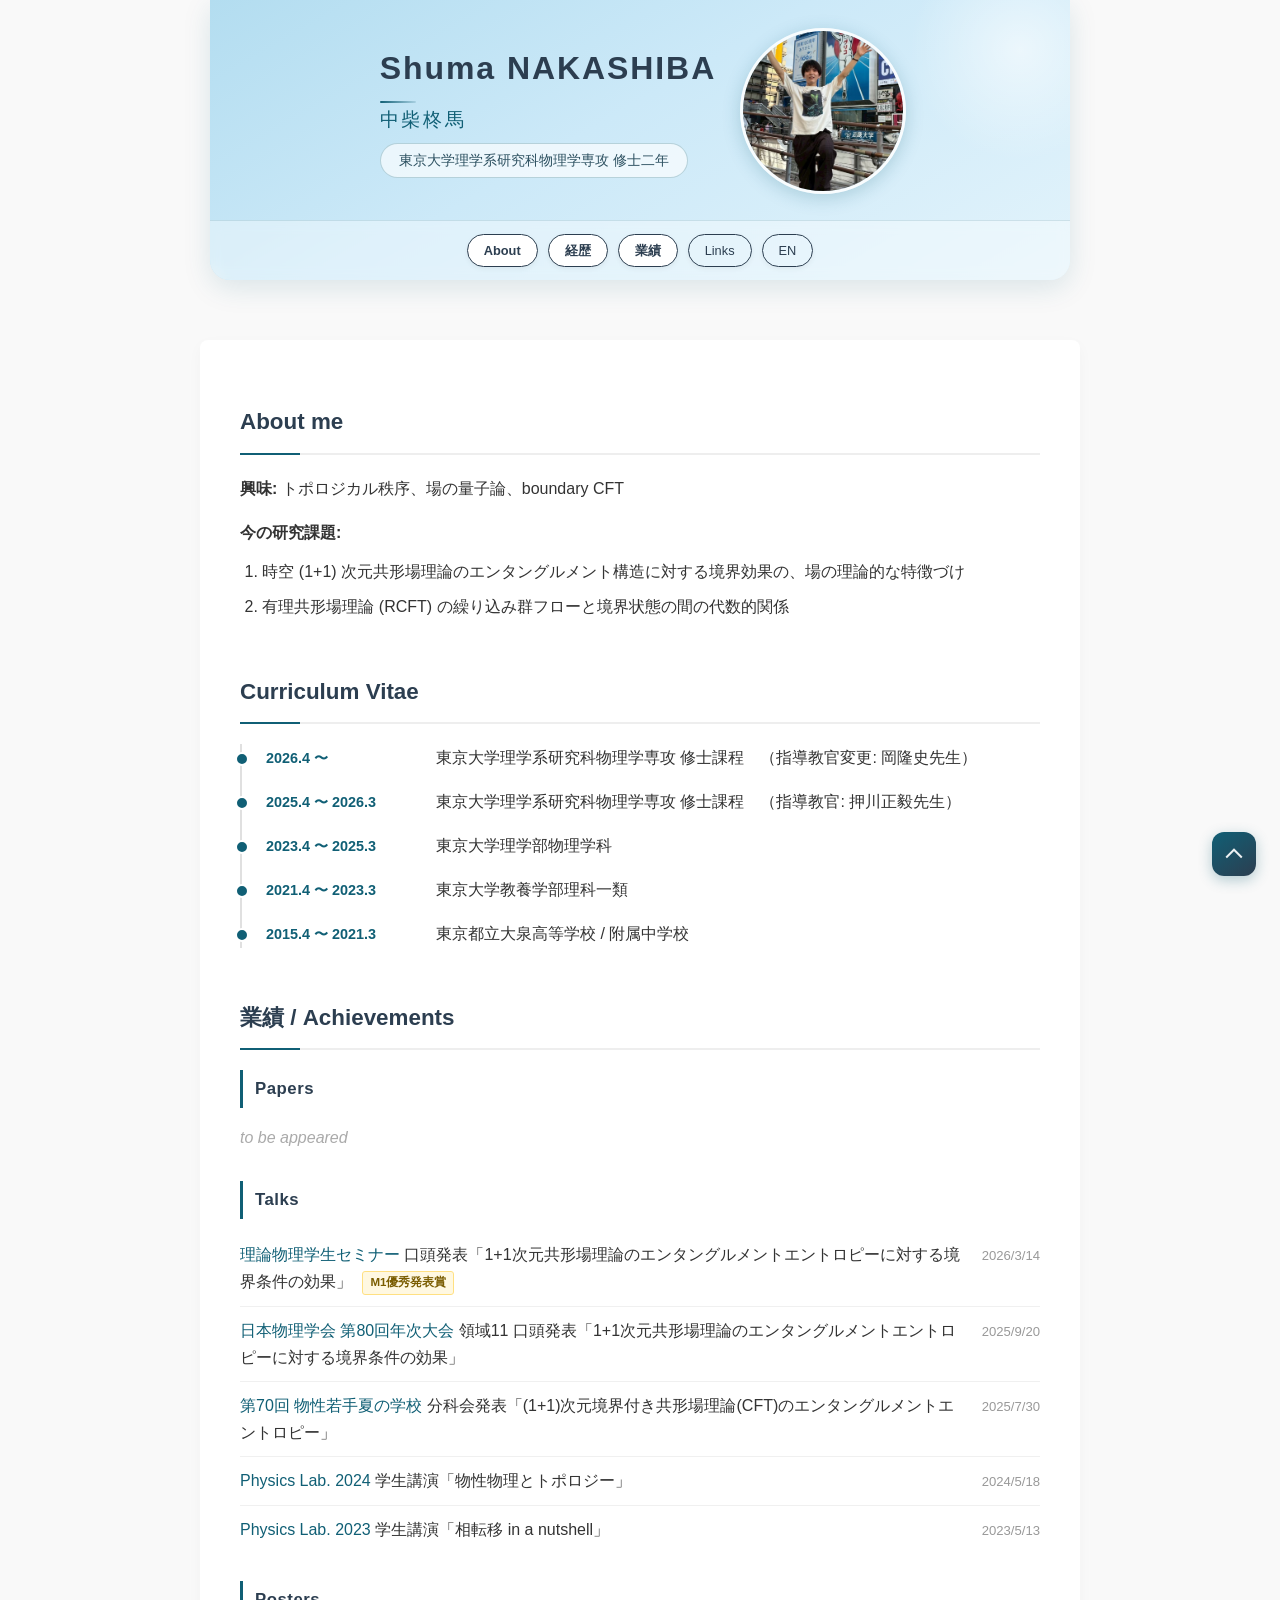
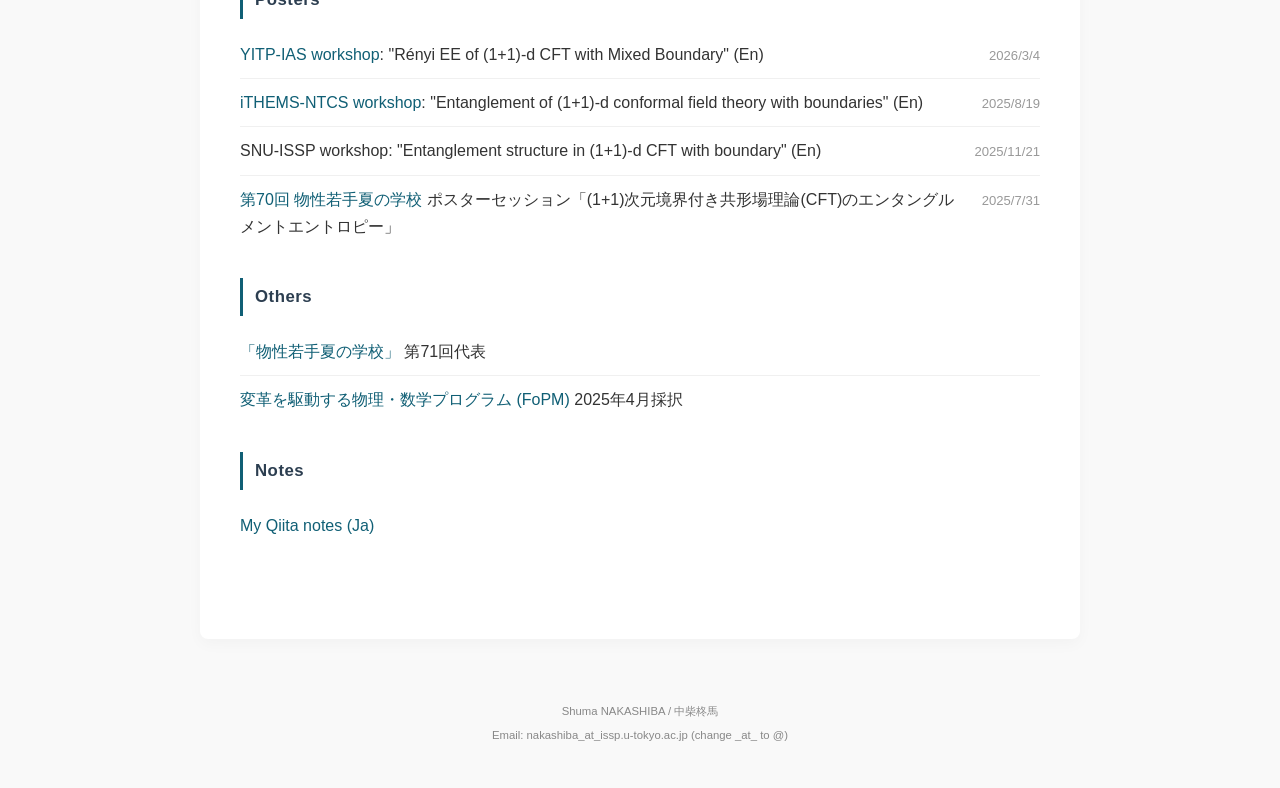
==== commit 1cd9ede3: "Add new achievements and events to index.html" ====
--- a/index.html
+++ b/index.html
@@ -100,6 +100,13 @@
                         </li>
                         <li>
                             <div class="ach-title">
+                                <a href="https://event.phys.s.u-tokyo.ac.jp/physlab2024/">第70回 物性若手夏の学校</a>
+                                分科会発表「(1+1)次元境界付き共形場理論(CFT)のエンタングルメントエントロピー」
+                            </div>
+                            <span class="date">2025/7/30</span>
+                        </li>
+                        <li>
+                            <div class="ach-title">
                                 <a href="https://event.phys.s.u-tokyo.ac.jp/physlab2024/">Physics Lab. 2024</a>
                                 学生講演「物性物理とトポロジー」
                             </div>
@@ -123,23 +130,27 @@
                                 <a href="https://indico.yukawa.kyoto-u.ac.jp/event/57/timetable/#20260303">YITP-IAS workshop</a>:
                                 "Rényi EE of (1+1)-d CFT with Mixed Boundary" (En)
                             </div>
+                            <span class="date">2026/3/4</span>
                         </li>
                         <li>
                             <div class="ach-title">
                                 <a href="https://www.topoquantum.vip/inworkshop/">iTHEMS-NTCS workshop</a>:
                                 "Entanglement of (1+1)-d conformal field theory with boundaries" (En)
                             </div>
+                            <span class="date">2025/8/19</span>
                         </li>
                         <li>
                             <div class="ach-title">
                                 SNU-ISSP workshop: "Entanglement structure in (1+1)-d CFT with boundary" (En)
                             </div>
+                            <span class="date">2025/11/21</span>
                         </li>
                         <li>
                             <div class="ach-title">
                                 <a href="https://event.phys.s.u-tokyo.ac.jp/physlab2024/">第70回 物性若手夏の学校</a>
                                 ポスターセッション「(1+1)次元境界付き共形場理論(CFT)のエンタングルメントエントロピー」
                             </div>
+                            <span class="date">2025/7/31</span>
                         </li>
                     </ul>
                 </div>
